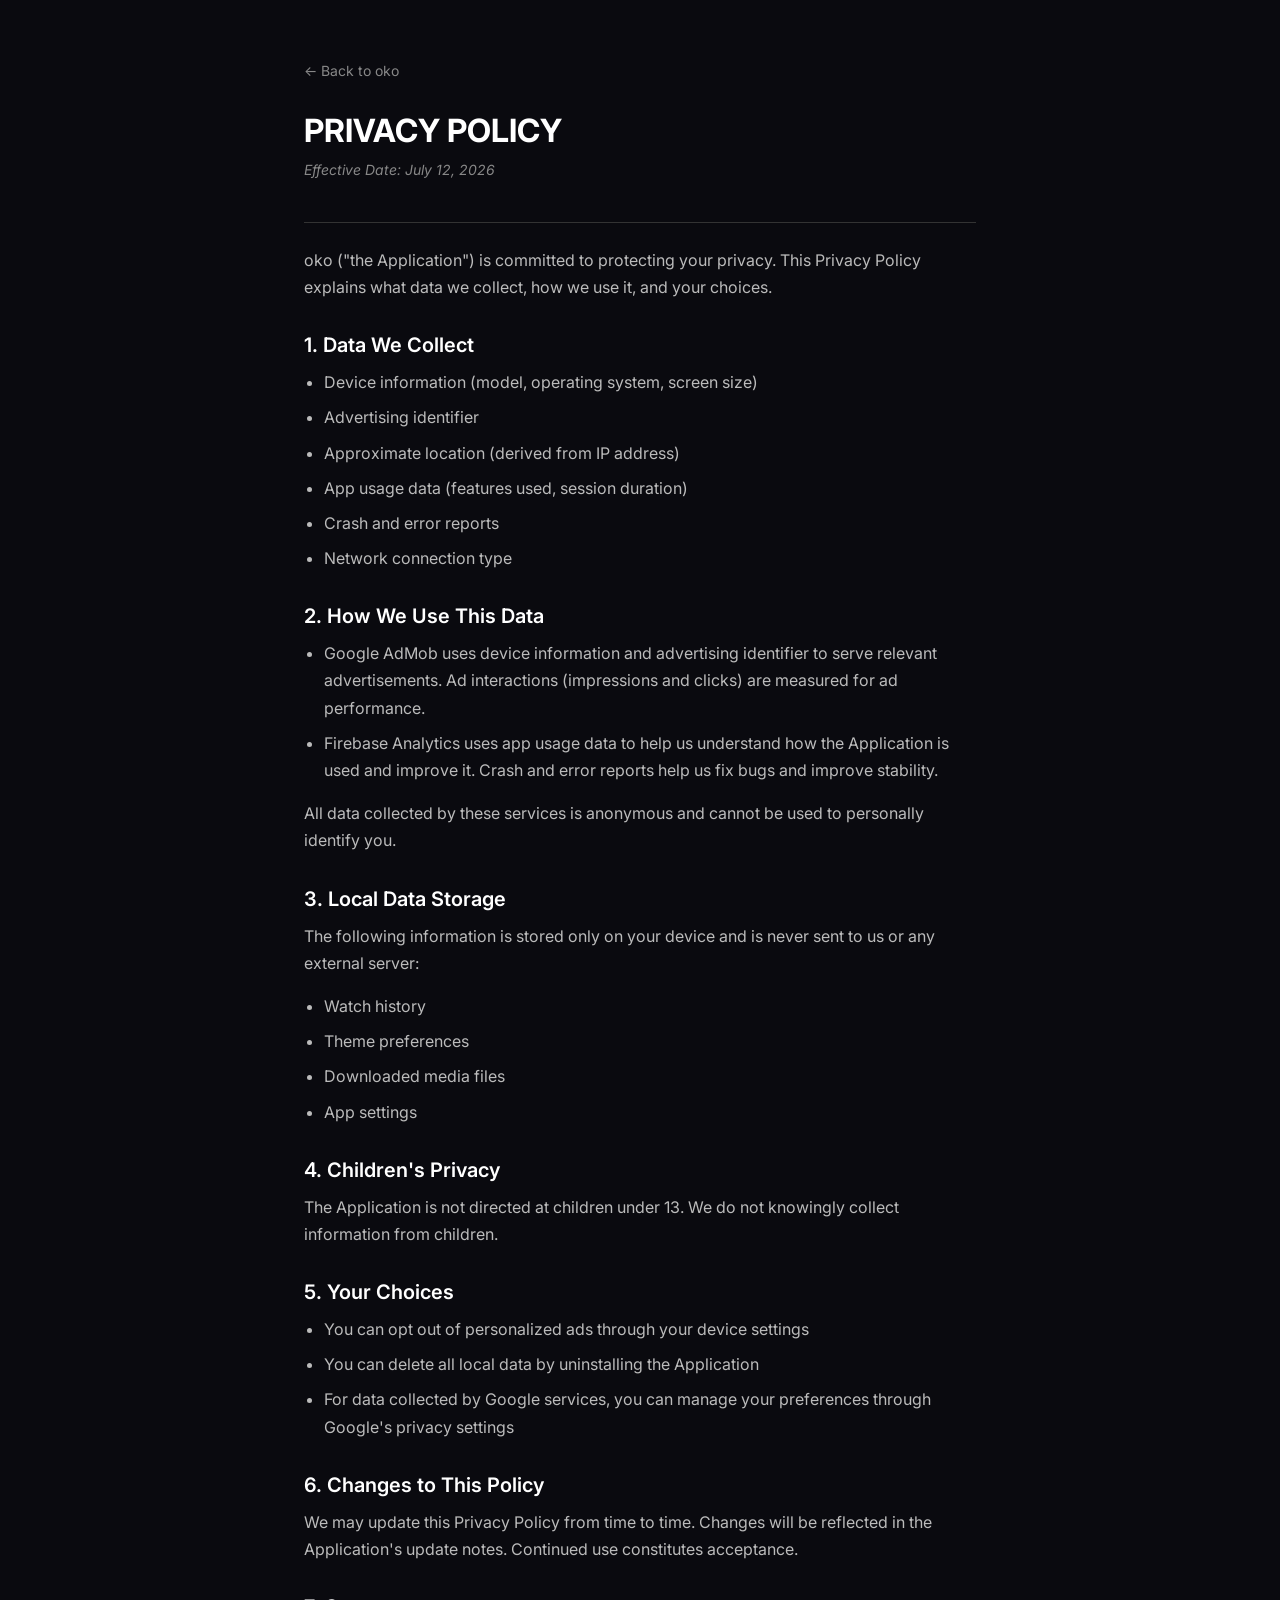
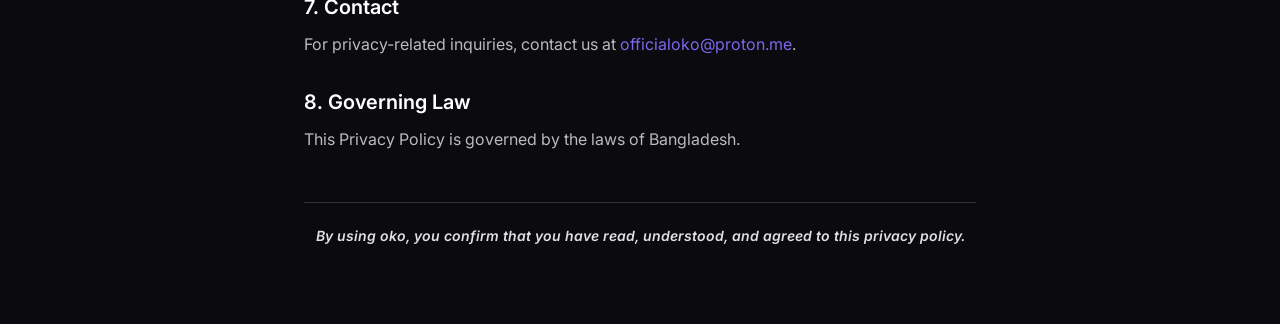
==== privacy-policy/index.html @ c084038a "Initial commit" ====
<!DOCTYPE html>
<html lang="en">
<head>
  <meta charset="UTF-8" />
  <meta name="viewport" content="width=device-width, initial-scale=1.0" />
  <title>Privacy Policy — oko</title>
  <meta name="robots" content="noindex, nofollow" />
  <style>
    @import url("https://fonts.googleapis.com/css2?family=Inter:wght@400;500;600;700&display=swap");
    * { margin: 0; padding: 0; box-sizing: border-box; }
    body { font-family: 'Inter', sans-serif; background: #0a0a0f; color: #e0e0e0; min-height: 100vh; }
    .container { max-width: 720px; margin: 0 auto; padding: 60px 24px 80px; }
    h1 { font-size: 2rem; font-weight: 700; margin-bottom: 8px; color: #fff; }
    .updated { color: #888; font-size: 0.875rem; margin-bottom: 40px; font-style: italic; }
    h2 { font-size: 1.25rem; font-weight: 600; margin: 32px 0 12px; color: #fff; }
    p, ul { line-height: 1.7; margin-bottom: 16px; color: #bbb; }
    ul { padding-left: 20px; }
    li { margin-bottom: 8px; }
    a { color: #7b68ee; text-decoration: none; }
    a:hover { text-decoration: underline; }
    .back { display: inline-flex; align-items: center; gap: 6px; margin-bottom: 32px; color: #888; font-size: 0.875rem; transition: color 0.2s; }
    .back:hover { color: #7b68ee; text-decoration: none; }
    .disclaimer { text-align: center; font-style: italic; font-weight: 600; font-size: 0.875rem; margin-top: 48px; padding-top: 24px; border-top: 1px solid #333; }
  </style>
</head>
<body>
  <div class="container">
    <a href="../" class="back">← Back to oko</a>

    <h1>PRIVACY POLICY</h1>
    <p class="updated">Effective Date: July 12, 2026</p>
    
    <hr style="border: 0; border-top: 1px solid #333; margin: 24px 0;" />

    <p>oko ("the Application") is committed to protecting your privacy. This Privacy Policy explains what data we collect, how we use it, and your choices.</p>

    <h2>1. Data We Collect</h2>
    <ul>
      <li>Device information (model, operating system, screen size)</li>
      <li>Advertising identifier</li>
      <li>Approximate location (derived from IP address)</li>
      <li>App usage data (features used, session duration)</li>
      <li>Crash and error reports</li>
      <li>Network connection type</li>
    </ul>

    <h2>2. How We Use This Data</h2>
    <ul>
      <li>Google AdMob uses device information and advertising identifier to serve relevant advertisements. Ad interactions (impressions and clicks) are measured for ad performance.</li>
      <li>Firebase Analytics uses app usage data to help us understand how the Application is used and improve it. Crash and error reports help us fix bugs and improve stability.</li>
    </ul>
    <p>All data collected by these services is anonymous and cannot be used to personally identify you.</p>

    <h2>3. Local Data Storage</h2>
    <p>The following information is stored only on your device and is never sent to us or any external server:</p>
    <ul>
      <li>Watch history</li>
      <li>Theme preferences</li>
      <li>Downloaded media files</li>
      <li>App settings</li>
    </ul>

    <h2>4. Children's Privacy</h2>
    <p>The Application is not directed at children under 13. We do not knowingly collect information from children.</p>

    <h2>5. Your Choices</h2>
    <ul>
      <li>You can opt out of personalized ads through your device settings</li>
      <li>You can delete all local data by uninstalling the Application</li>
      <li>For data collected by Google services, you can manage your preferences through Google's privacy settings</li>
    </ul>

    <h2>6. Changes to This Policy</h2>
    <p>We may update this Privacy Policy from time to time. Changes will be reflected in the Application's update notes. Continued use constitutes acceptance.</p>

    <h2>7. Contact</h2>
    <p>For privacy-related inquiries, contact us at <a href="mailto:officialoko@proton.me">officialoko@proton.me</a>.</p>

    <h2>8. Governing Law</h2>
    <p>This Privacy Policy is governed by the laws of Bangladesh.</p>

    <div class="disclaimer">
      By using oko, you confirm that you have read, understood, and agreed to this privacy policy.
    </div>
  </div>
</body>
</html>
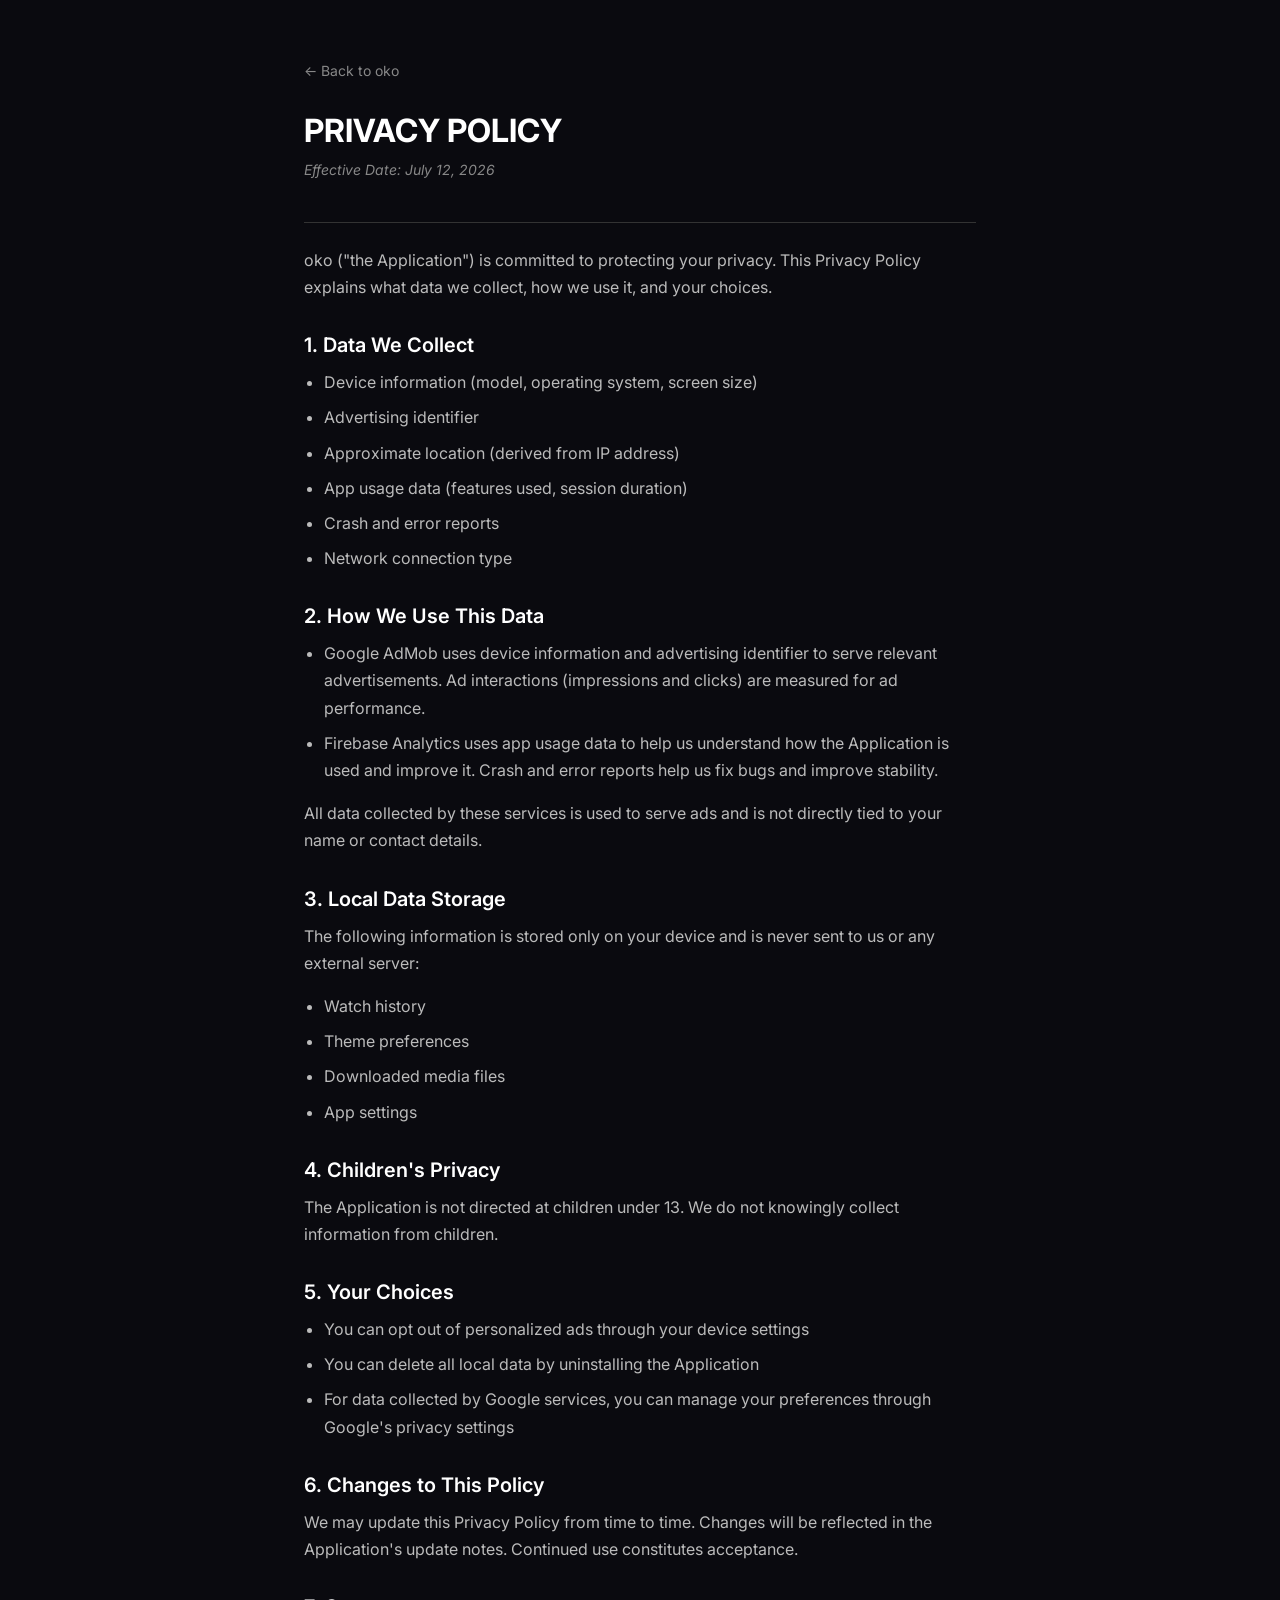
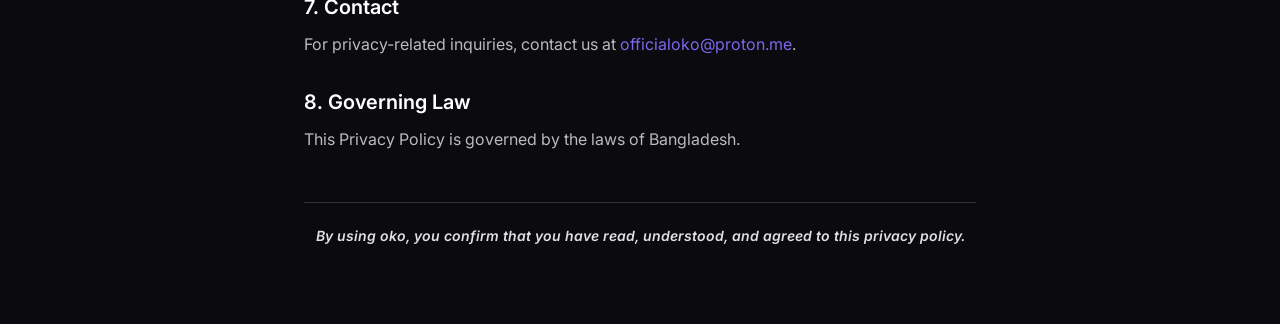
==== commit 0b2cc141: "Update privacy policy: clarify ad data usage wording, remove blank line" ====
--- a/privacy-policy/index.html
+++ b/privacy-policy/index.html
@@ -43,13 +43,12 @@
       <li>Crash and error reports</li>
       <li>Network connection type</li>
     </ul>
-
     <h2>2. How We Use This Data</h2>
     <ul>
       <li>Google AdMob uses device information and advertising identifier to serve relevant advertisements. Ad interactions (impressions and clicks) are measured for ad performance.</li>
       <li>Firebase Analytics uses app usage data to help us understand how the Application is used and improve it. Crash and error reports help us fix bugs and improve stability.</li>
     </ul>
-    <p>All data collected by these services is anonymous and cannot be used to personally identify you.</p>
+    <p>All data collected by these services is used to serve ads and is not directly tied to your name or contact details.</p>
 
     <h2>3. Local Data Storage</h2>
     <p>The following information is stored only on your device and is never sent to us or any external server:</p>
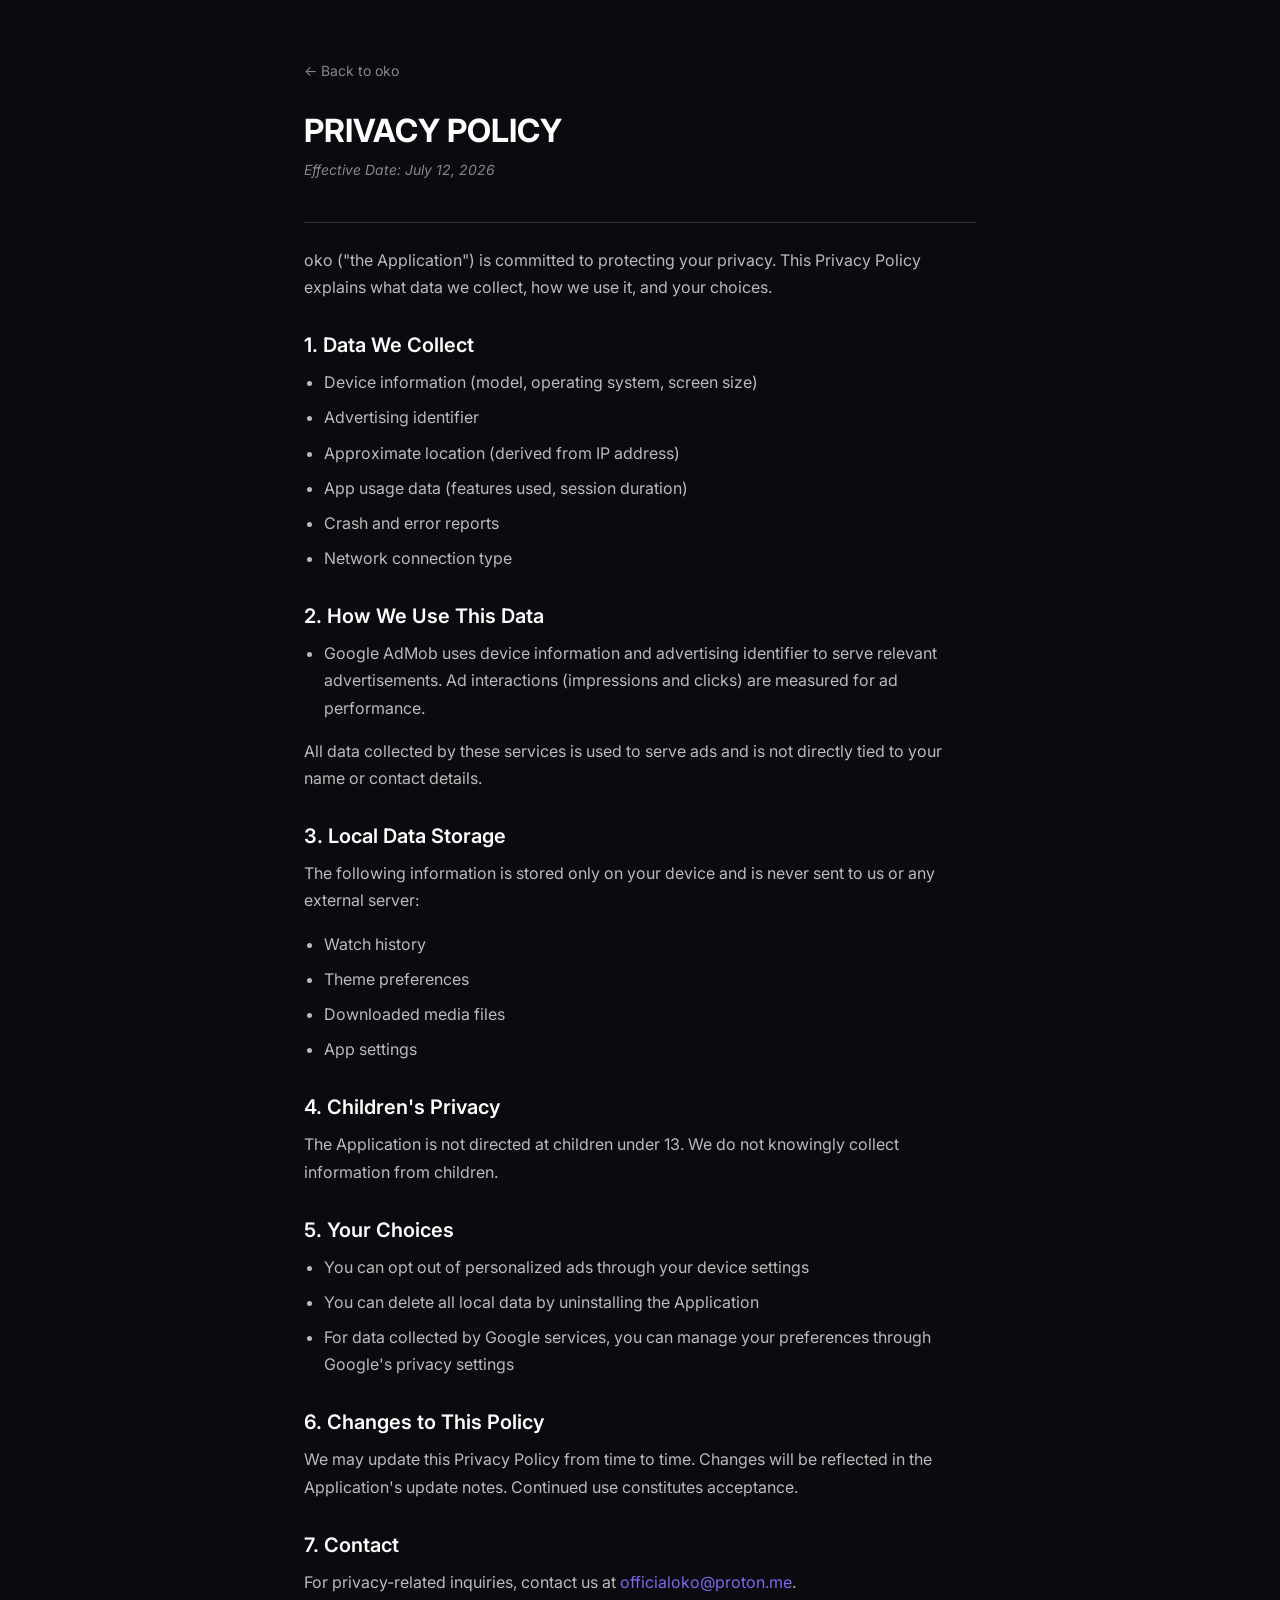
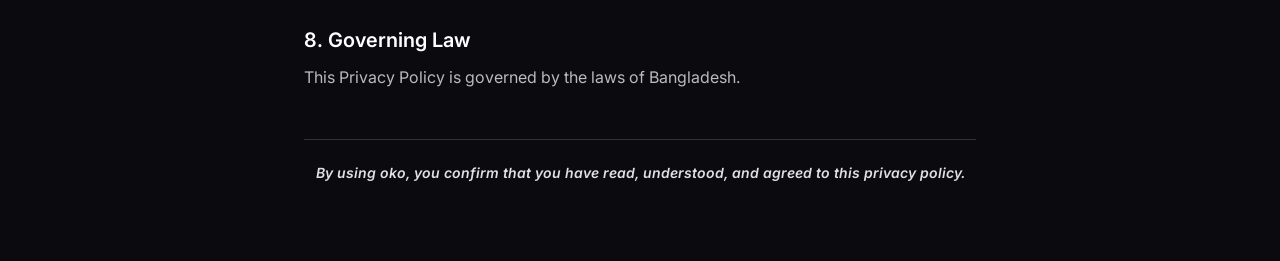
==== commit 2cad5ac4: "Updated one" ====
--- a/privacy-policy/index.html
+++ b/privacy-policy/index.html
@@ -46,7 +46,6 @@
     <h2>2. How We Use This Data</h2>
     <ul>
       <li>Google AdMob uses device information and advertising identifier to serve relevant advertisements. Ad interactions (impressions and clicks) are measured for ad performance.</li>
-      <li>Firebase Analytics uses app usage data to help us understand how the Application is used and improve it. Crash and error reports help us fix bugs and improve stability.</li>
     </ul>
     <p>All data collected by these services is used to serve ads and is not directly tied to your name or contact details.</p>
 
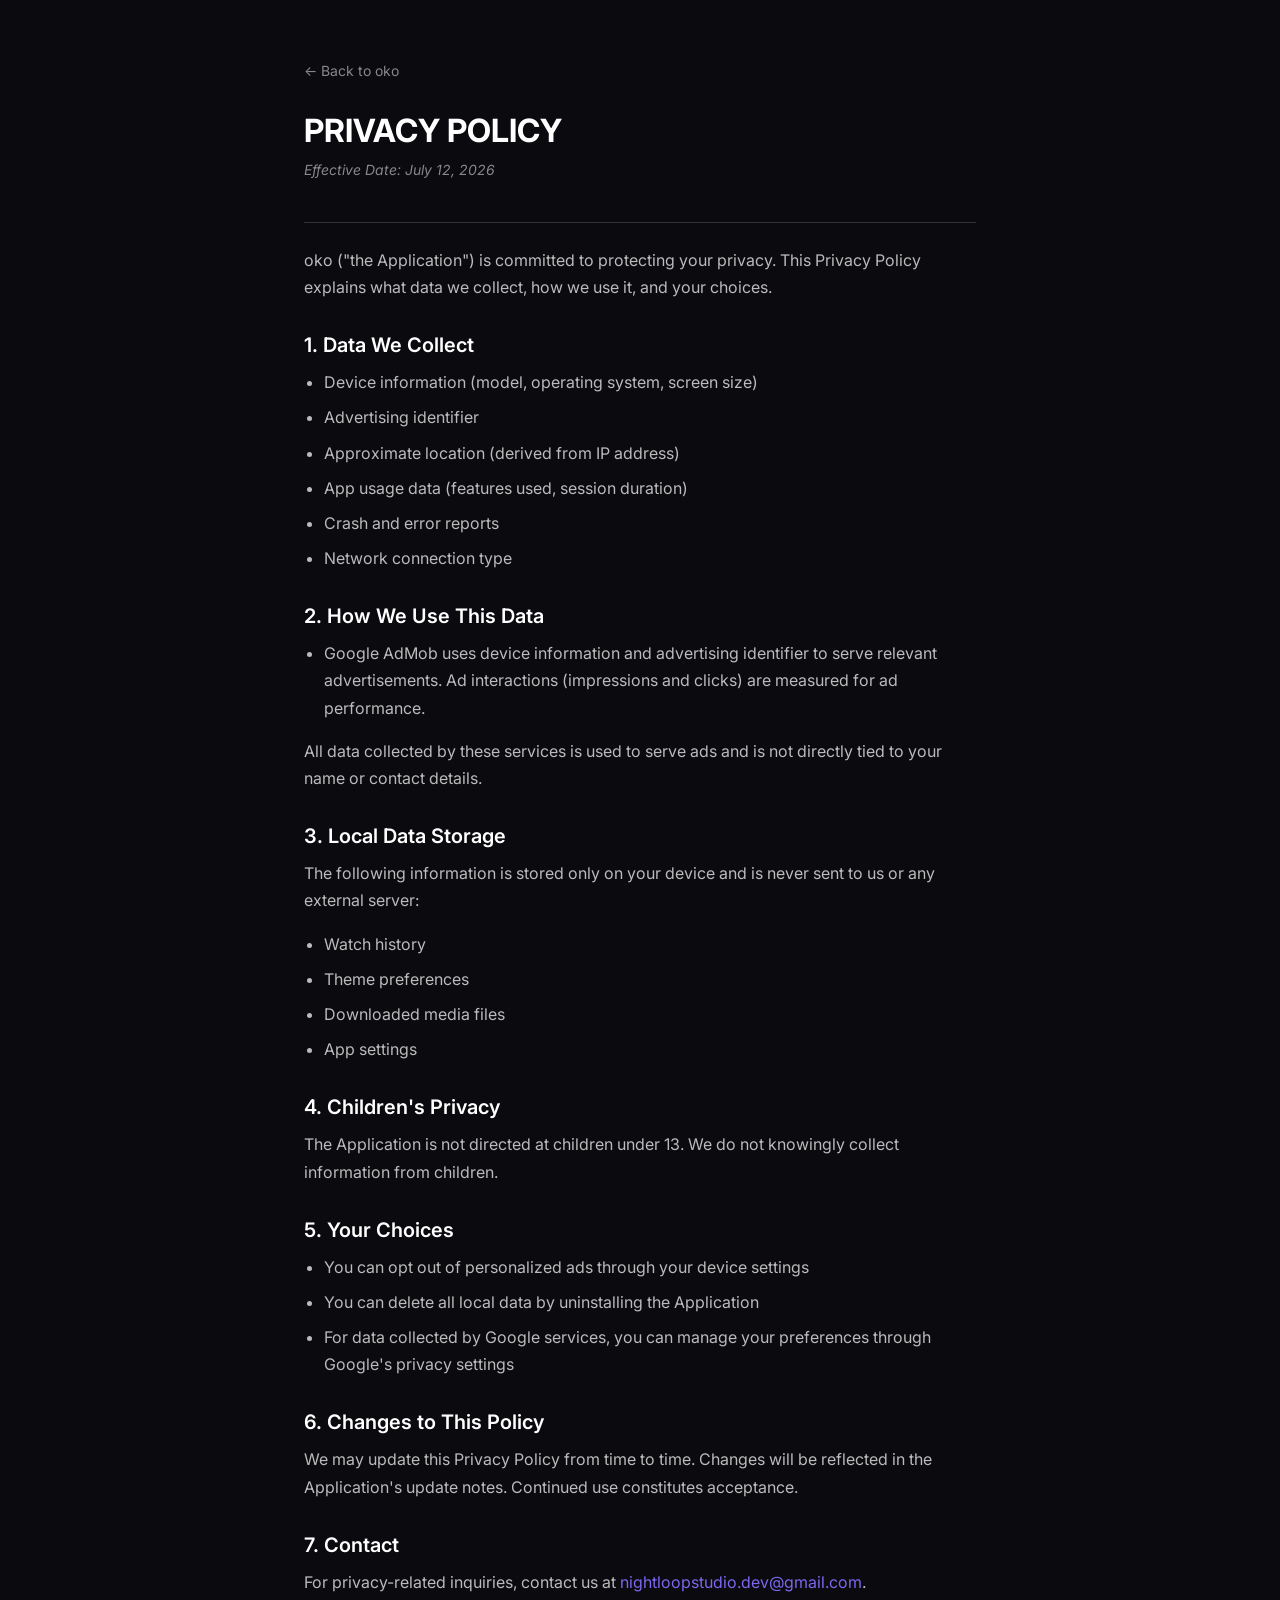
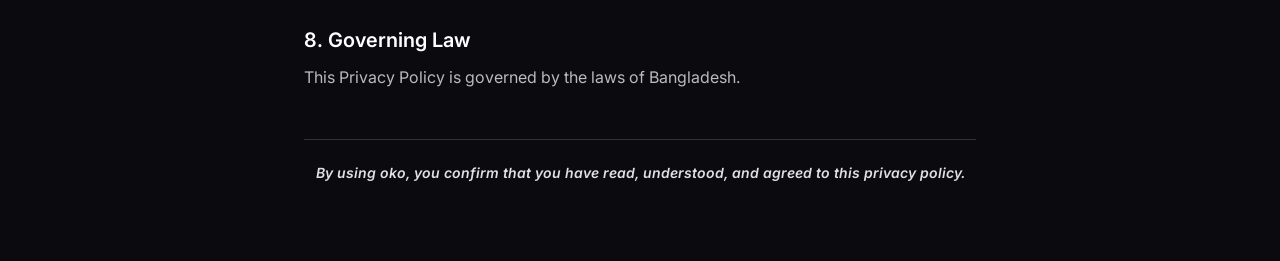
==== commit 90af68db: "Update contact email in privacy policy" ====
--- a/privacy-policy/index.html
+++ b/privacy-policy/index.html
@@ -72,7 +72,7 @@
     <p>We may update this Privacy Policy from time to time. Changes will be reflected in the Application's update notes. Continued use constitutes acceptance.</p>
 
     <h2>7. Contact</h2>
-    <p>For privacy-related inquiries, contact us at <a href="mailto:officialoko@proton.me">officialoko@proton.me</a>.</p>
+    <p>For privacy-related inquiries, contact us at <a href="mailto:officialoko@proton.me">nightloopstudio.dev@gmail.com</a>.</p>
 
     <h2>8. Governing Law</h2>
     <p>This Privacy Policy is governed by the laws of Bangladesh.</p>
